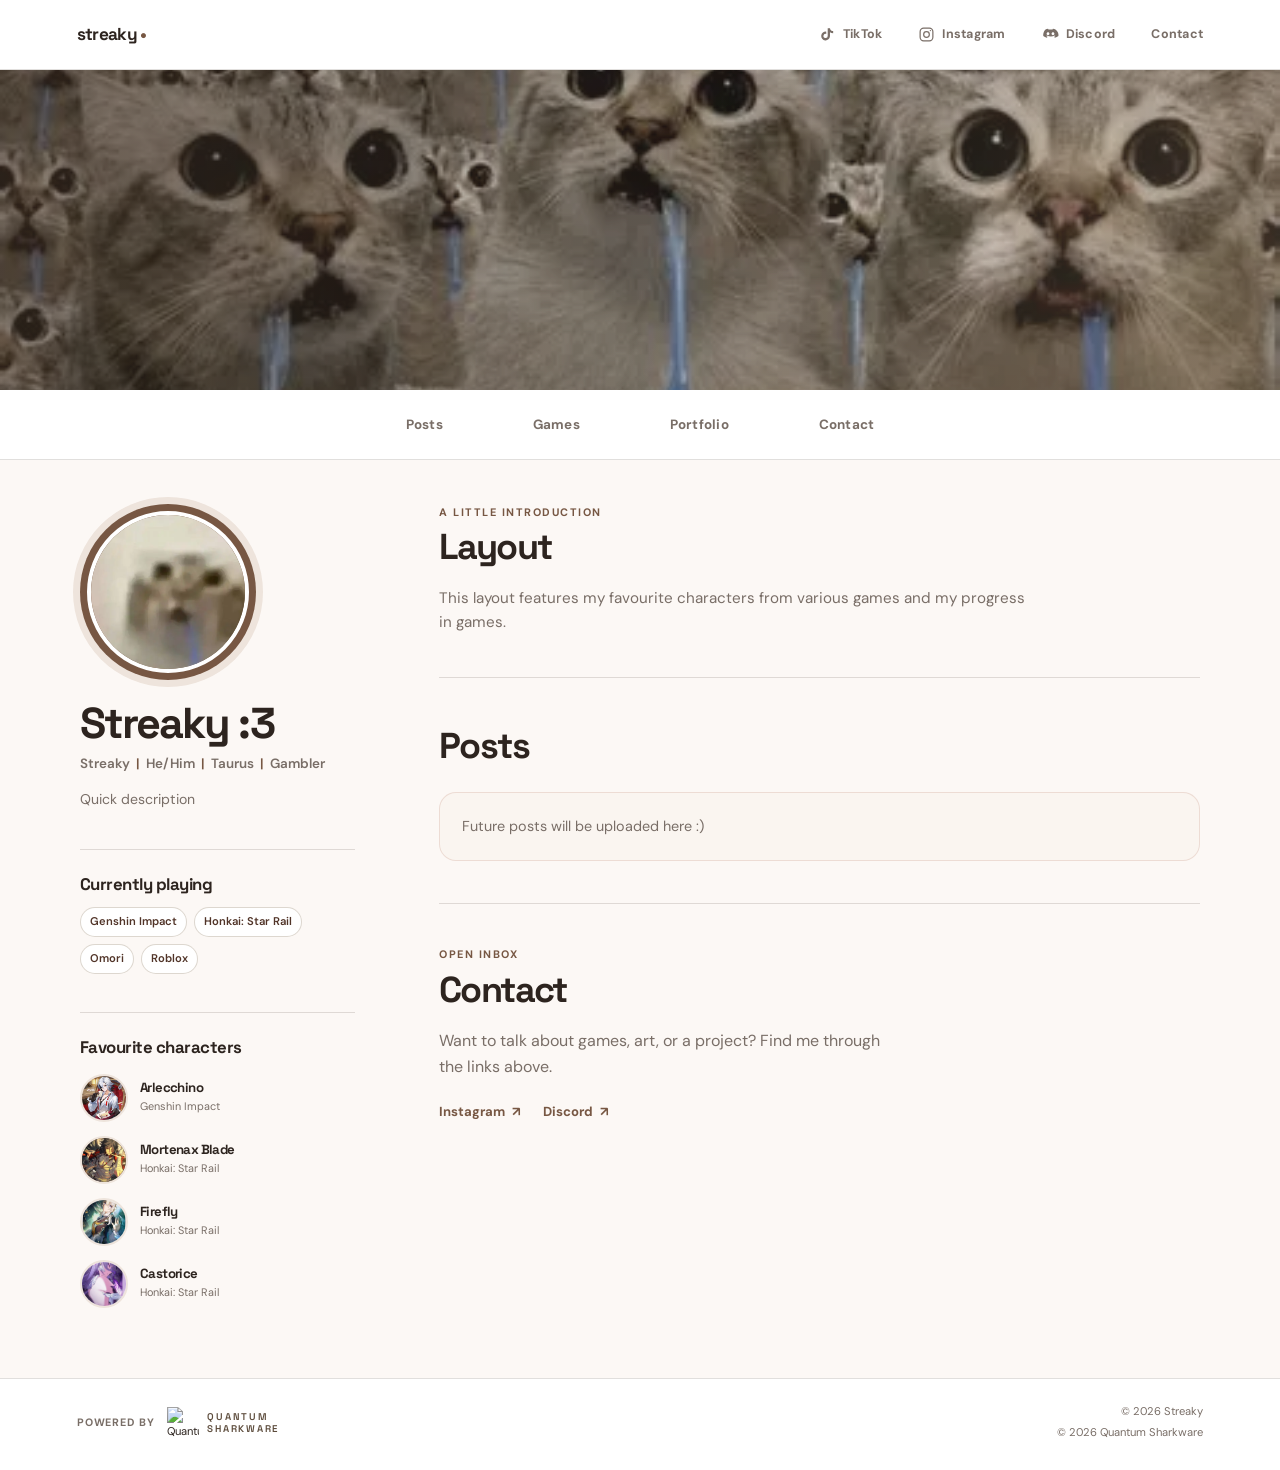
==== index.html @ 35645921 "Add initial setup files and implement site structure for Streaky" ====
<!DOCTYPE html>
<html lang="en">
<head>
    <meta charset="UTF-8">
    <meta name="viewport" content="width=device-width, initial-scale=1.0">
    <meta name="description" content="Streaky's personal gaming portfolio and blog.">
    <title>Streaky :3 | Personal portfolio</title>
    <link rel="icon" href="assets/images/profile.webp" type="image/webp">
    <link rel="preconnect" href="https://fonts.googleapis.com">
    <link rel="preconnect" href="https://fonts.gstatic.com" crossorigin>
    <link href="https://fonts.googleapis.com/css2?family=DM+Sans:wght@400;500;600;700&family=Space+Grotesk:wght@500;600;700&display=swap" rel="stylesheet">
    <link rel="stylesheet" href="styles/style.css">
    <script defer src="https://identity.netlify.com/v1/netlify-identity-widget.js"></script>
    <script defer src="scripts/site-content.js"></script>
</head>
<body>
    <div class="site-shell">
        <header class="topbar">
            <a class="brand" href="#top" aria-label="Streaky home">streaky<span>•</span></a>

            <nav class="social-nav" aria-label="Social links">
                <a class="icon-link" href="https://www.tiktok.com/@streaky595?_r=1&amp;_t=ZN-9AHWET9waes" target="_blank" rel="noreferrer" aria-label="TikTok">
                    <svg aria-hidden="true" viewBox="0 0 24 24"><path d="M15.5 3c.4 2.5 1.8 4 4.5 4.2v3.1c-1.6-.1-3-.5-4.5-1.4v5.7A6.2 6.2 0 1 1 10.2 8v3.2a3 3 0 1 0 2.1 2.9V3h3.2z"></path></svg>
                    <span>TikTok</span>
                </a>
                <a class="icon-link" href="https://www.instagram.com/gkaourab_2009?stkn=Z2hpZXg3NDN4aXdy" target="_blank" rel="noreferrer" aria-label="Instagram">
                    <svg aria-hidden="true" viewBox="0 0 24 24"><rect x="3" y="3" width="18" height="18" rx="5"></rect><circle cx="12" cy="12" r="4"></circle><circle class="icon-dot" cx="17.5" cy="6.5" r="1"></circle></svg>
                    <span>Instagram</span>
                </a>
                <a class="icon-link" href="https://discord.com/users/1101484635411709952" target="_blank" rel="noreferrer" aria-label="Discord">
                    <svg aria-hidden="true" viewBox="0 0 24 24"><path d="M19.5 5.2A16.3 16.3 0 0 0 15.4 4l-.5 1.1a14.2 14.2 0 0 0-5.8 0L8.6 4a16.3 16.3 0 0 0-4.1 1.2C2.1 8.2 1.5 11.1 1.8 14.1a16.2 16.2 0 0 0 5 2.5l1.2-1.6a10 10 0 0 1-1.9-1c.2-.2.5-.3.7-.5 3.7 1.7 7.7 1.7 11.4 0 .2.2.5.3.7.5-.6.4-1.2.7-1.9 1l1.2 1.6a16.2 16.2 0 0 0 5-2.5c.4-3.5-.6-6.4-3.7-8.9ZM8.5 13.1c-1.1 0-2-1-2-2.1s.9-2.1 2-2.1 2 1 2 2.1-.9 2.1-2 2.1Zm7 0c-1.1 0-2-1-2-2.1s.9-2.1 2-2.1 2 1 2 2.1-.9 2.1-2 2.1Z"></path></svg>
                    <span>Discord</span>
                </a>
                <a href="#contact">Contact</a>
            </nav>
        </header>

        <main id="top">
            <section class="hero" aria-label="Profile cover">
                <img src="assets/images/banner.webp" alt="Abstract brown banner artwork" class="hero-image">
                <div class="hero-glow"></div>
            </section>

            <nav class="page-nav" aria-label="Page sections">
                <a href="#posts">Posts</a>
                <a href="#games">Games</a>
                <a href="#portfolio">Portfolio</a>
                <a href="#contact">Contact</a>
            </nav>

            <div class="content-wrap">
                <div class="layout-grid">
                    <aside class="profile-sidebar" id="about" aria-labelledby="profile-title">
                        <div class="profile-ring">
                            <img src="assets/images/profile.webp" alt="Streaky's profile picture">
                        </div>
                        <h1 id="profile-title">Streaky :3</h1>
                        <p class="profile-meta">Streaky <span>|</span> He/Him <span>|</span> Taurus <span>|</span> Gambler</p>
                        <p class="profile-description" id="profile-description">Quick description</p>

                        <section class="sidebar-block" id="games" aria-labelledby="games-title">
                            <h2 id="games-title">Currently playing</h2>
                            <div class="game-tags" id="game-tags" aria-label="Games currently being played">
                                <span>Genshin Impact</span>
                                <span>Honkai: Star Rail</span>
                                <span>Omori</span>
                                <span>Roblox</span>
                            </div>
                        </section>

                        <section class="sidebar-block favourites-block" aria-labelledby="characters-title">
                            <div class="sidebar-heading">
                                <h2 id="characters-title">Favourite characters</h2>
                            </div>
                            <div class="mini-character-list" id="character-list">
                                <article class="mini-character">
                                    <div class="mini-character-image"><img src="assets/images/arlecchino.png" alt=""></div>
                                    <div><h3>Arlecchino</h3><p>Genshin Impact</p></div>
                                </article>
                                <article class="mini-character">
                                    <div class="mini-character-image"><img src="assets/images/mortenax-blade.png" alt=""></div>
                                    <div><h3>Mortenax Blade</h3><p>Honkai: Star Rail</p></div>
                                </article>
                                <article class="mini-character">
                                    <div class="mini-character-image"><img src="assets/images/firefly.png" alt=""></div>
                                    <div><h3>Firefly</h3><p>Honkai: Star Rail</p></div>
                                </article>
                                <article class="mini-character">
                                    <div class="mini-character-image"><img src="assets/images/castorice.png" alt=""></div>
                                    <div><h3>Castorice</h3><p>Honkai: Star Rail</p></div>
                                </article>
                            </div>
                        </section>
                    </aside>

                    <div class="main-column">
                        <section class="intro-section section-block" id="portfolio" aria-labelledby="layout-title">
                            <p class="eyebrow">A little introduction</p>
                            <h2 id="layout-title">Layout</h2>
                            <p>This layout features my favourite characters from various games and my progress in games.</p>
                        </section>

                        <section class="posts-section section-block" id="posts" aria-labelledby="posts-title">
                            <div class="section-heading">
                                <h2 id="posts-title">Posts</h2>
                            </div>
                            <div class="posts-list" id="posts-list">
                                <p class="empty-posts">Future posts will be uploaded here :)</p>
                            </div>
                        </section>

                        <section class="contact-section section-block" id="contact" aria-labelledby="contact-title">
                            <p class="eyebrow">Open inbox</p>
                            <h2 id="contact-title">Contact</h2>
                            <div class="contact-copy">
                                <p>Want to talk about games, art, or a project? Find me through the links above.</p>
                                <div class="contact-links">
                                    <a href="https://www.instagram.com/gkaourab_2009?stkn=Z2hpZXg3NDN4aXdy" target="_blank" rel="noreferrer">Instagram <span>↗</span></a>
                                    <a href="https://discord.com/users/1101484635411709952" target="_blank" rel="noreferrer">Discord <span>↗</span></a>
                                </div>
                            </div>
                        </section>
                    </div>
                </div>
            </div>
        </main>

        <footer class="footer">
            <div class="footer-powered">
                <span class="powered-label">Powered By</span>
                <a class="studio-mark" href="https://quantum-sharkware.pages.dev/" target="_blank" rel="noreferrer" aria-label="Quantum Sharkware">
                    <img src="https://quantum-sharkware.pages.dev/assets/brand/mark.png" alt="Quantum Sharkware atom logo">
                    <span class="studio-name"><span>QUANTUM</span><span>SHARKWARE</span></span>
                </a>
            </div>
            <div class="footer-copyright">
                <span>© 2026 Streaky</span>
                <span>© 2026 Quantum Sharkware</span>
            </div>
        </footer>
    </div>
</body>
</html>
---- styles/style.css ----
:root {
    --ink: #2d241f;
    --muted: #796e67;
    --paper: #fcf8f5;
    --white: #ffffff;
    --accent: #775743;
    --accent-soft: #eee4dc;
    --brown-1: #3a2c20;
    --brown-2: #5c4b3b;
    --brown-3: #877154;
    --brown-4: #877154;
    --brown-5: #775743;
    --brown-6: #513428;
    --line: rgba(58, 44, 32, 0.15);
    --shadow: 0 18px 60px rgba(72, 50, 48, 0.11);
}

* { box-sizing: border-box; margin: 0; padding: 0; }
html { scroll-behavior: smooth; scroll-padding-top: 90px; }
body { min-width: 320px; color: var(--ink); background: var(--paper); font-family: "DM Sans", sans-serif; line-height: 1.6; }
a { color: inherit; }
img, svg { max-width: 100%; }
a:focus-visible { outline: 3px solid var(--accent-soft); outline-offset: 4px; border-radius: 3px; }
.site-shell { overflow: hidden; }

.topbar { min-height: 70px; padding: 0 clamp(24px, 6vw, 90px); display: flex; align-items: center; justify-content: space-between; gap: 30px; background: var(--white); border-bottom: 1px solid var(--line); }
.brand { color: var(--ink); font: 700 1.08rem/1 "Space Grotesk", sans-serif; letter-spacing: -.04em; text-decoration: none; }
.brand span { color: var(--accent); margin-left: 3px; }
.social-nav, .page-nav, .contact-links { display: flex; align-items: center; }
.social-nav { gap: clamp(18px, 3vw, 36px); }
.social-nav a, .page-nav a { position: relative; color: var(--muted); font-size: .78rem; font-weight: 700; letter-spacing: .02em; text-decoration: none; }

.social-nav a::after, .page-nav a::after, .text-link::after { position: absolute; right: 0; bottom: -7px; left: 0; height: 2px; content: ""; background: var(--accent); transform: scaleX(0); transform-origin: center; transition: transform .25s ease; }
.social-nav a:hover, .page-nav a:hover, .text-link:hover { color: var(--ink); }
.social-nav a:hover::after, .page-nav a:hover::after, .text-link:hover::after { transform: scaleX(1); }
.icon-link { display: inline-flex; align-items: center; gap: 7px; }
.icon-link svg { width: 17px; height: 17px; flex: 0 0 17px; fill: none; stroke: currentColor; stroke-width: 1.7; }
.icon-link svg path { fill: currentColor; stroke: none; }
.icon-link .icon-dot { fill: currentColor; stroke: none; }

.hero { position: relative; height: clamp(180px, 28vw, 320px); overflow: hidden; background: var(--brown-1); }
.hero-image { width: 100%; height: 100%; display: block; object-fit: cover; object-position: center 56%; filter: saturate(.72) contrast(.9); opacity: .8; }
.hero-glow { position: absolute; inset: 0; background: linear-gradient(110deg, rgba(58, 44, 32, .55), transparent 55%, rgba(135, 113, 84, .3)); pointer-events: none; }
.page-nav { min-height: 70px; justify-content: center; gap: clamp(28px, 7vw, 90px); padding: 15px 24px; background: var(--white); border-bottom: 1px solid var(--line); }
.page-nav a { font-size: .84rem; }

.content-wrap { width: min(1120px, calc(100% - 40px)); margin: 0 auto; padding: 0 0 70px; }
.layout-grid { display: grid; grid-template-columns: 275px minmax(0, 1fr); align-items: start; gap: clamp(44px, 7vw, 84px); }
.profile-sidebar, .main-column { padding-top: 44px; }
.profile-sidebar { min-width: 0; }
.profile-ring { width: 176px; height: 176px; padding: 7px; background: var(--accent); border-radius: 50%; box-shadow: 0 0 0 7px var(--accent-soft); }
.profile-ring img { width: 100%; height: 100%; display: block; border: 4px solid var(--white); border-radius: 50%; object-fit: cover; object-position: center; }
.profile-sidebar h1 { margin: 20px 0 5px; font-size: clamp(2rem, 4vw, 2.7rem); }
.eyebrow { color: var(--accent); font-size: .68rem; font-weight: 700; letter-spacing: .14em; text-transform: uppercase; }
h1, h2, h3 { font-family: "Space Grotesk", sans-serif; line-height: 1.1; letter-spacing: -.045em; }
h2 { margin-top: 7px; font-size: clamp(1.55rem, 3vw, 2.25rem); }
h3 { font-size: 1.05rem; }
.profile-meta { color: var(--muted); font-size: .84rem; font-weight: 600; }
.profile-meta span { margin: 0 3px; color: var(--accent); }
.profile-description { max-width: 250px; margin-top: 14px; color: var(--muted); font-size: .88rem; }

.sidebar-block { margin-top: 38px; padding-top: 25px; border-top: 1px solid var(--line); }
.sidebar-block h2 { margin: 0; font-size: 1.05rem; letter-spacing: -.03em; }
.game-tags { display: flex; flex-wrap: wrap; gap: 7px; margin-top: 14px; }
.game-tags span { padding: 5px 9px; color: var(--brown-6); background: var(--white); border: 1px solid rgba(135, 113, 84, .28); border-radius: 100px; font-size: .7rem; font-weight: 600; }
.sidebar-heading { display: flex; align-items: center; justify-content: space-between; gap: 12px; }
.section-mark { color: var(--accent); font: 600 1.35rem/1 "Space Grotesk", sans-serif; letter-spacing: -.08em; }
.mini-character-list { display: grid; gap: 14px; margin-top: 18px; }
.mini-character { display: flex; align-items: center; gap: 12px; min-width: 0; }
.mini-character-image { width: 48px; height: 48px; flex: 0 0 48px; overflow: hidden; background: var(--brown-2); border: 2px solid var(--accent-soft); border-radius: 50%; }
.mini-character-image img { width: 100%; height: 100%; display: block; object-fit: cover; }
.mini-character h3 { overflow: hidden; font-size: .83rem; text-overflow: ellipsis; white-space: nowrap; }
.mini-character p { margin-top: 2px; color: var(--muted); font-size: .68rem; }

.main-column { min-width: 0; }
.section-block { padding-bottom: 42px; border-bottom: 1px solid var(--line); }
.main-column .section-block + .section-block { padding-top: 42px; }
.intro-section > p:last-child { max-width: 600px; margin-top: 18px; color: var(--muted); font-size: .95rem; }
.section-heading { display: flex; align-items: start; justify-content: space-between; gap: 20px; margin-bottom: 26px; }
.posts-list { display: grid; gap: 18px; }
.empty-posts { padding: 22px; color: var(--muted); background: #faf5f0; border: 1px solid rgba(169, 87, 67, .16); border-radius: 17px; font-size: .9rem; }
.featured-post { display: grid; grid-template-columns: 1fr 220px; align-items: center; gap: 28px; padding: 22px; background: #faf5f0; border: 1px solid rgba(169, 87, 67, .16); border-radius: 17px; }
.featured-post--text-only { grid-template-columns: 1fr; }
.post-date { color: var(--accent); font-size: .7rem; font-weight: 700; letter-spacing: .08em; text-transform: uppercase; }
.featured-post h3 { margin: 10px 0; font-size: 1.4rem; }
.featured-post .post-copy > p:not(.post-date) { max-width: 520px; color: var(--muted); font-size: .88rem; }
.featured-post img { width: 100%; height: 145px; object-fit: cover; border-radius: 12px; }
.text-link { position: relative; display: inline-block; margin-top: 20px; color: var(--accent); font-size: .82rem; font-weight: 700; text-decoration: none; }
.text-link::after { bottom: -4px; }
.contact-section { padding-bottom: 0; border-bottom: 0; }
.contact-copy { margin-top: 18px; }
.contact-copy > p { max-width: 450px; color: var(--muted); }
.contact-links { gap: 22px; margin-top: 22px; }
.contact-links a { color: var(--accent); font-size: .82rem; font-weight: 700; text-decoration: none; }
.contact-links span { margin-left: 4px; }
.footer { display: flex; align-items: center; justify-content: space-between; gap: 28px; padding: 24px clamp(24px, 6vw, 90px) 28px; color: var(--muted); background: var(--white); border-top: 1px solid var(--line); font-size: .7rem; }
.footer-powered { display: flex; align-items: center; gap: 13px; }
.powered-label { color: var(--muted); font-size: .67rem; font-weight: 700; letter-spacing: .08em; text-transform: uppercase; }
.studio-mark { display: inline-flex; align-items: center; gap: 8px; color: var(--ink); text-decoration: none; }
.studio-mark img { width: 32px; height: 32px; display: block; object-fit: contain; }
.studio-name { display: flex; flex-direction: column; gap: 2px; color: var(--brown-2); font: 600 .61rem/.95 "Space Grotesk", sans-serif; letter-spacing: .18em; }
.footer-copyright { display: flex; align-items: flex-end; flex-direction: column; gap: 3px; text-align: right; }

@media (max-width: 980px) {
    .layout-grid { grid-template-columns: 230px minmax(0, 1fr); gap: 34px; }
    .profile-ring { width: 150px; height: 150px; }
    .featured-post { grid-template-columns: 1fr; }
    .featured-post img { height: 155px; }
}

@media (max-width: 760px) {
    .topbar { align-items: flex-start; flex-direction: column; gap: 16px; padding-top: 20px; padding-bottom: 20px; }
    .social-nav { width: 100%; justify-content: space-between; gap: 10px; }
    .social-nav a { min-height: 36px; display: inline-flex; align-items: center; font-size: .72rem; }
    .page-nav { gap: clamp(21px, 7vw, 48px); }
    .page-nav a { font-size: .72rem; }
    .content-wrap { width: min(100% - 32px, 1120px); }
    .layout-grid { display: block; }
    .profile-sidebar, .main-column { padding-top: 34px; }
    .profile-sidebar { display: grid; grid-template-columns: 140px minmax(0, 1fr); align-items: start; column-gap: 26px; }
    .profile-ring { width: 138px; height: 138px; }
    .profile-sidebar h1 { align-self: end; margin: 8px 0 4px; }
    .profile-meta, .profile-description { grid-column: 2; }
    .profile-description { max-width: 420px; }
    .sidebar-block { width: 100%; grid-column: 1 / -1; }
    .mini-character-list { grid-template-columns: repeat(2, minmax(0, 1fr)); }
    .main-column { margin-top: 26px; }
    .featured-post { padding: 18px; }
    .footer { align-items: flex-start; flex-direction: column; gap: 16px; }
    .footer-copyright { align-items: flex-start; text-align: left; }
}

@media (max-width: 500px) {
    html { scroll-padding-top: 24px; }
    .topbar { padding: 16px 18px; }
    .social-nav .icon-link span { display: none; }
    .social-nav { justify-content: space-around; }
    .hero { height: 150px; }
    .page-nav { min-height: 58px; justify-content: flex-start; gap: 30px; padding: 12px 20px; overflow-x: auto; scrollbar-width: none; }
    .page-nav::-webkit-scrollbar { display: none; }
    .page-nav a { flex: 0 0 auto; }
    .content-wrap { width: min(100% - 24px, 1120px); }
    .profile-sidebar { grid-template-columns: 104px minmax(0, 1fr); column-gap: 18px; }
    .profile-ring { width: 104px; height: 104px; padding: 5px; box-shadow: 0 0 0 5px var(--accent-soft); }
    .profile-ring img { border-width: 3px; }
    .profile-sidebar h1 { font-size: 1.75rem; }
    .profile-meta { font-size: .73rem; line-height: 1.45; }
    .profile-description { grid-column: 1 / -1; max-width: none; margin-top: 20px; }
    .sidebar-block { margin-top: 28px; padding-top: 20px; }
    .mini-character-list { grid-template-columns: 1fr; }
    .main-column .section-block + .section-block { padding-top: 34px; }
    .section-block { padding-bottom: 34px; }
    .featured-post img { height: 180px; }
    .footer { padding: 22px 18px 26px; }
    .footer-powered { flex-wrap: wrap; }
}

@media (prefers-reduced-motion: reduce) {
    html { scroll-behavior: auto; }
    *, *::before, *::after { transition-duration: .01ms !important; animation-duration: .01ms !important; }
}
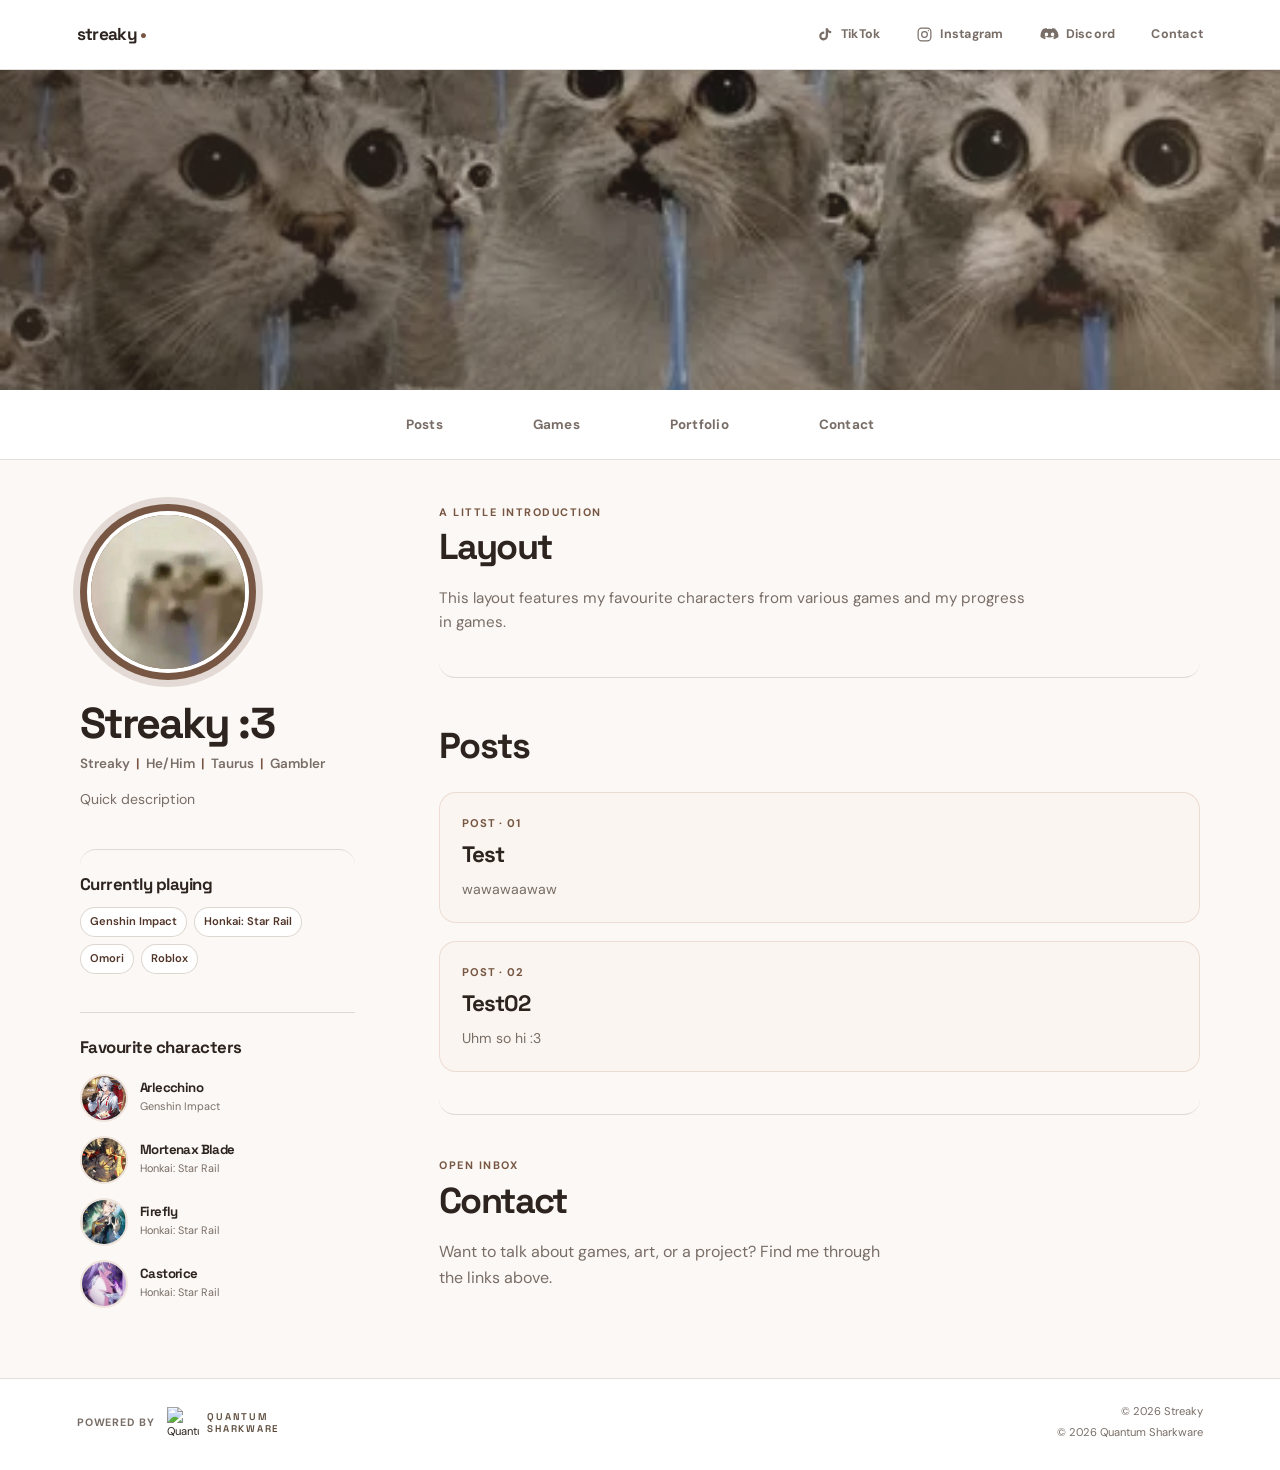
==== commit 454cf9db: "just update the csm and stuff bro" ====
--- a/index.html
+++ b/index.html
@@ -5,7 +5,7 @@
     <meta name="viewport" content="width=device-width, initial-scale=1.0">
     <meta name="description" content="Streaky's personal gaming portfolio and blog.">
     <title>Streaky :3 | Personal portfolio</title>
-    <link rel="icon" href="assets/images/profile.webp" type="image/webp">
+    <link rel="icon" href="assets/images/uploads/profile.webp" type="image/webp">
     <link rel="preconnect" href="https://fonts.googleapis.com">
     <link rel="preconnect" href="https://fonts.gstatic.com" crossorigin>
     <link href="https://fonts.googleapis.com/css2?family=DM+Sans:wght@400;500;600;700&family=Space+Grotesk:wght@500;600;700&display=swap" rel="stylesheet">
@@ -28,7 +28,7 @@
                     <span>Instagram</span>
                 </a>
                 <a class="icon-link" href="https://discord.com/users/1101484635411709952" target="_blank" rel="noreferrer" aria-label="Discord">
-                    <svg aria-hidden="true" viewBox="0 0 24 24"><path d="M19.5 5.2A16.3 16.3 0 0 0 15.4 4l-.5 1.1a14.2 14.2 0 0 0-5.8 0L8.6 4a16.3 16.3 0 0 0-4.1 1.2C2.1 8.2 1.5 11.1 1.8 14.1a16.2 16.2 0 0 0 5 2.5l1.2-1.6a10 10 0 0 1-1.9-1c.2-.2.5-.3.7-.5 3.7 1.7 7.7 1.7 11.4 0 .2.2.5.3.7.5-.6.4-1.2.7-1.9 1l1.2 1.6a16.2 16.2 0 0 0 5-2.5c.4-3.5-.6-6.4-3.7-8.9ZM8.5 13.1c-1.1 0-2-1-2-2.1s.9-2.1 2-2.1 2 1 2 2.1-.9 2.1-2 2.1Zm7 0c-1.1 0-2-1-2-2.1s.9-2.1 2-2.1 2 1 2 2.1-.9 2.1-2 2.1Z"></path></svg>
+                    <svg class="discord-icon" aria-hidden="true" viewBox="2 3 20 16"><path d="M18.9 5.3a15.3 15.3 0 0 0-3.8-1.2l-.5 1a13.5 13.5 0 0 0-5.2 0l-.5-1a15.3 15.3 0 0 0-3.8 1.2C2.9 8 2.3 10.8 2.6 13.6a14.7 14.7 0 0 0 4.6 2.3l1.1-1.5a9 9 0 0 1-1.7-.9l.6-.4a11.3 11.3 0 0 0 9.6 0l.6.4c-.5.4-1.1.7-1.7.9l1.1 1.5a14.7 14.7 0 0 0 4.6-2.3c.3-3.2-.6-5.9-3.5-8.3ZM8.8 12.8c-1 0-1.8-.9-1.8-1.9S7.8 9 8.8 9s1.8.9 1.8 1.9-.8 1.9-1.8 1.9Zm6.4 0c-1 0-1.8-.9-1.8-1.9S14.2 9 15.2 9s1.8.9 1.8 1.9-.8 1.9-1.8 1.9Z"></path></svg>
                     <span>Discord</span>
                 </a>
                 <a href="#contact">Contact</a>
@@ -37,7 +37,7 @@
 
         <main id="top">
             <section class="hero" aria-label="Profile cover">
-                <img src="assets/images/banner.webp" alt="Abstract brown banner artwork" class="hero-image">
+                <img id="profile-banner" src="assets/images/uploads/banner.webp" alt="Profile banner artwork" class="hero-image">
                 <div class="hero-glow"></div>
             </section>
 
@@ -51,8 +51,8 @@
             <div class="content-wrap">
                 <div class="layout-grid">
                     <aside class="profile-sidebar" id="about" aria-labelledby="profile-title">
-                        <div class="profile-ring">
-                            <img src="assets/images/profile.webp" alt="Streaky's profile picture">
+                        <div class="profile-ring" id="profile-ring">
+                            <img id="profile-image" src="assets/images/uploads/profile.webp" alt="Streaky's profile picture">
                         </div>
                         <h1 id="profile-title">Streaky :3</h1>
                         <p class="profile-meta">Streaky <span>|</span> He/Him <span>|</span> Taurus <span>|</span> Gambler</p>
@@ -74,19 +74,19 @@
                             </div>
                             <div class="mini-character-list" id="character-list">
                                 <article class="mini-character">
-                                    <div class="mini-character-image"><img src="assets/images/arlecchino.png" alt=""></div>
+                                    <div class="mini-character-image"><img src="assets/images/uploads/arlecchino.png" alt=""></div>
                                     <div><h3>Arlecchino</h3><p>Genshin Impact</p></div>
                                 </article>
                                 <article class="mini-character">
-                                    <div class="mini-character-image"><img src="assets/images/mortenax-blade.png" alt=""></div>
+                                    <div class="mini-character-image"><img src="assets/images/uploads/mortenax-blade.png" alt=""></div>
                                     <div><h3>Mortenax Blade</h3><p>Honkai: Star Rail</p></div>
                                 </article>
                                 <article class="mini-character">
-                                    <div class="mini-character-image"><img src="assets/images/firefly.png" alt=""></div>
+                                    <div class="mini-character-image"><img src="assets/images/uploads/firefly.png" alt=""></div>
                                     <div><h3>Firefly</h3><p>Honkai: Star Rail</p></div>
                                 </article>
                                 <article class="mini-character">
-                                    <div class="mini-character-image"><img src="assets/images/castorice.png" alt=""></div>
+                                    <div class="mini-character-image"><img src="assets/images/uploads/castorice.png" alt=""></div>
                                     <div><h3>Castorice</h3><p>Honkai: Star Rail</p></div>
                                 </article>
                             </div>
@@ -114,10 +114,6 @@
                             <h2 id="contact-title">Contact</h2>
                             <div class="contact-copy">
                                 <p>Want to talk about games, art, or a project? Find me through the links above.</p>
-                                <div class="contact-links">
-                                    <a href="https://www.instagram.com/gkaourab_2009?stkn=Z2hpZXg3NDN4aXdy" target="_blank" rel="noreferrer">Instagram <span>↗</span></a>
-                                    <a href="https://discord.com/users/1101484635411709952" target="_blank" rel="noreferrer">Discord <span>↗</span></a>
-                                </div>
                             </div>
                         </section>
                     </div>
--- a/styles/style.css
+++ b/styles/style.css
@@ -5,6 +5,8 @@
     --white: #ffffff;
     --accent: #775743;
     --accent-soft: #eee4dc;
+    --profile-ring-color: #775743;
+    --profile-ring-soft: rgba(119, 87, 67, 0.18);
     --brown-1: #3a2c20;
     --brown-2: #5c4b3b;
     --brown-3: #877154;
@@ -26,7 +28,7 @@
 .topbar { min-height: 70px; padding: 0 clamp(24px, 6vw, 90px); display: flex; align-items: center; justify-content: space-between; gap: 30px; background: var(--white); border-bottom: 1px solid var(--line); }
 .brand { color: var(--ink); font: 700 1.08rem/1 "Space Grotesk", sans-serif; letter-spacing: -.04em; text-decoration: none; }
 .brand span { color: var(--accent); margin-left: 3px; }
-.social-nav, .page-nav, .contact-links { display: flex; align-items: center; }
+.social-nav, .page-nav { display: flex; align-items: center; }
 .social-nav { gap: clamp(18px, 3vw, 36px); }
 .social-nav a, .page-nav a { position: relative; color: var(--muted); font-size: .78rem; font-weight: 700; letter-spacing: .02em; text-decoration: none; }
 
@@ -37,6 +39,7 @@
 .icon-link svg { width: 17px; height: 17px; flex: 0 0 17px; fill: none; stroke: currentColor; stroke-width: 1.7; }
 .icon-link svg path { fill: currentColor; stroke: none; }
 .icon-link .icon-dot { fill: currentColor; stroke: none; }
+.icon-link .discord-icon { width: 19px; height: 19px; flex-basis: 19px; }
 
 .hero { position: relative; height: clamp(180px, 28vw, 320px); overflow: hidden; background: var(--brown-1); }
 .hero-image { width: 100%; height: 100%; display: block; object-fit: cover; object-position: center 56%; filter: saturate(.72) contrast(.9); opacity: .8; }
@@ -48,7 +51,7 @@
 .layout-grid { display: grid; grid-template-columns: 275px minmax(0, 1fr); align-items: start; gap: clamp(44px, 7vw, 84px); }
 .profile-sidebar, .main-column { padding-top: 44px; }
 .profile-sidebar { min-width: 0; }
-.profile-ring { width: 176px; height: 176px; padding: 7px; background: var(--accent); border-radius: 50%; box-shadow: 0 0 0 7px var(--accent-soft); }
+.profile-ring { width: 176px; height: 176px; padding: 7px; background: var(--profile-ring-color); border-radius: 50%; box-shadow: 0 0 0 7px var(--profile-ring-soft); }
 .profile-ring img { width: 100%; height: 100%; display: block; border: 4px solid var(--white); border-radius: 50%; object-fit: cover; object-position: center; }
 .profile-sidebar h1 { margin: 20px 0 5px; font-size: clamp(2rem, 4vw, 2.7rem); }
 .eyebrow { color: var(--accent); font-size: .68rem; font-weight: 700; letter-spacing: .14em; text-transform: uppercase; }
@@ -90,9 +93,15 @@
 .contact-section { padding-bottom: 0; border-bottom: 0; }
 .contact-copy { margin-top: 18px; }
 .contact-copy > p { max-width: 450px; color: var(--muted); }
-.contact-links { gap: 22px; margin-top: 22px; }
-.contact-links a { color: var(--accent); font-size: .82rem; font-weight: 700; text-decoration: none; }
-.contact-links span { margin-left: 4px; }
+.nav-target { scroll-margin-top: 92px; border-radius: 16px; }
+.nav-target.is-highlighted { animation: target-highlight 1.8s ease both; }
+.page-nav a.is-active { color: var(--ink); }
+.page-nav a.is-active::after { transform: scaleX(1); }
+
+@keyframes target-highlight {
+    0%, 100% { background: transparent; box-shadow: 0 0 0 0 transparent; }
+    18%, 62% { background: rgba(119, 87, 67, .075); box-shadow: 0 0 0 13px rgba(119, 87, 67, .075); }
+}
 .footer { display: flex; align-items: center; justify-content: space-between; gap: 28px; padding: 24px clamp(24px, 6vw, 90px) 28px; color: var(--muted); background: var(--white); border-top: 1px solid var(--line); font-size: .7rem; }
 .footer-powered { display: flex; align-items: center; gap: 13px; }
 .powered-label { color: var(--muted); font-size: .67rem; font-weight: 700; letter-spacing: .08em; text-transform: uppercase; }
@@ -141,7 +150,7 @@
     .page-nav a { flex: 0 0 auto; }
     .content-wrap { width: min(100% - 24px, 1120px); }
     .profile-sidebar { grid-template-columns: 104px minmax(0, 1fr); column-gap: 18px; }
-    .profile-ring { width: 104px; height: 104px; padding: 5px; box-shadow: 0 0 0 5px var(--accent-soft); }
+    .profile-ring { width: 104px; height: 104px; padding: 5px; box-shadow: 0 0 0 5px var(--profile-ring-soft); }
     .profile-ring img { border-width: 3px; }
     .profile-sidebar h1 { font-size: 1.75rem; }
     .profile-meta { font-size: .73rem; line-height: 1.45; }
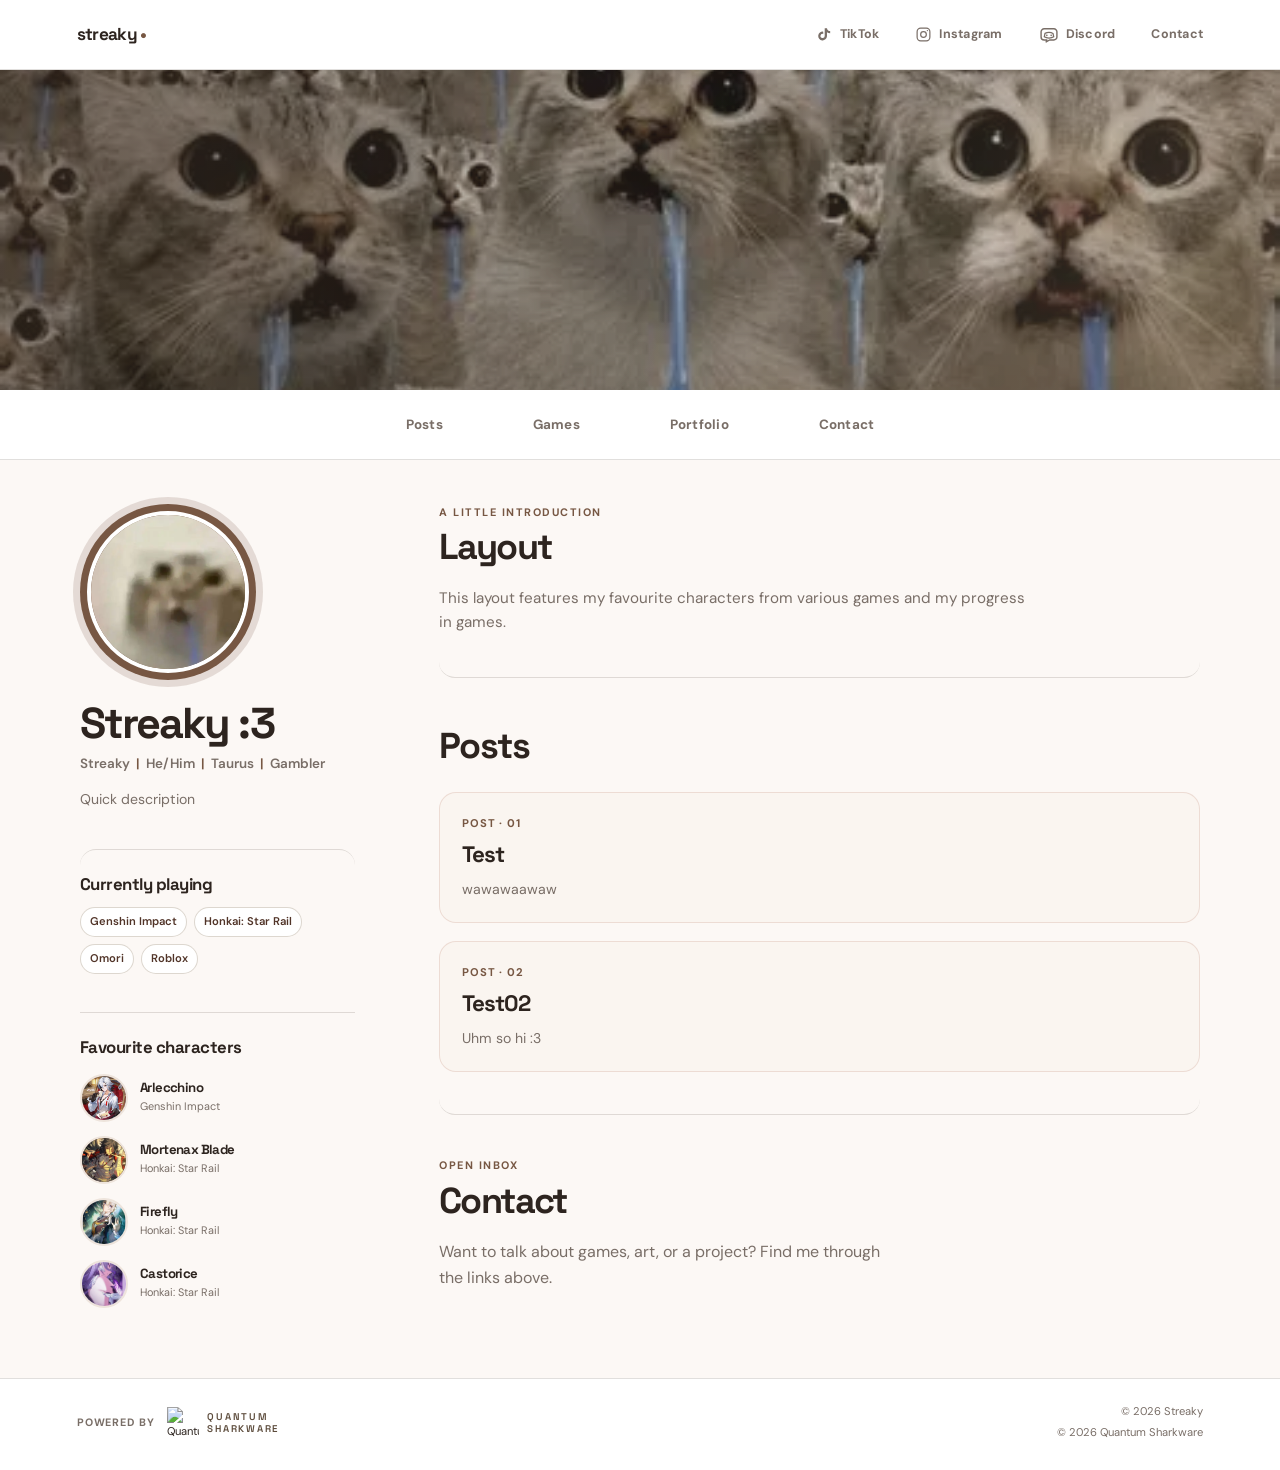
==== commit 25f3beb0: "fixed dc icon" ====
--- a/index.html
+++ b/index.html
@@ -28,7 +28,12 @@
                     <span>Instagram</span>
                 </a>
                 <a class="icon-link" href="https://discord.com/users/1101484635411709952" target="_blank" rel="noreferrer" aria-label="Discord">
-                    <svg class="discord-icon" aria-hidden="true" viewBox="2 3 20 16"><path d="M18.9 5.3a15.3 15.3 0 0 0-3.8-1.2l-.5 1a13.5 13.5 0 0 0-5.2 0l-.5-1a15.3 15.3 0 0 0-3.8 1.2C2.9 8 2.3 10.8 2.6 13.6a14.7 14.7 0 0 0 4.6 2.3l1.1-1.5a9 9 0 0 1-1.7-.9l.6-.4a11.3 11.3 0 0 0 9.6 0l.6.4c-.5.4-1.1.7-1.7.9l1.1 1.5a14.7 14.7 0 0 0 4.6-2.3c.3-3.2-.6-5.9-3.5-8.3ZM8.8 12.8c-1 0-1.8-.9-1.8-1.9S7.8 9 8.8 9s1.8.9 1.8 1.9-.8 1.9-1.8 1.9Zm6.4 0c-1 0-1.8-.9-1.8-1.9S14.2 9 15.2 9s1.8.9 1.8 1.9-.8 1.9-1.8 1.9Z"></path></svg>
+                    <svg class="discord-icon" aria-hidden="true" viewBox="0 0 24 24">
+                        <path class="discord-bubble" d="M6.2 4.5h11.6a3.7 3.7 0 0 1 3.7 3.7v6.1a3.7 3.7 0 0 1-3.7 3.7h-5.1l-4.1 2.3.7-2.3H6.2a3.7 3.7 0 0 1-3.7-3.7V8.2a3.7 3.7 0 0 1 3.7-3.7Z"></path>
+                        <path class="discord-face" d="M7.2 10.1A9.8 9.8 0 0 1 12 8.9c1.8 0 3.5.4 4.8 1.2l.9 4.1c-1.5 1-3.4 1.5-5.7 1.5s-4.2-.5-5.7-1.5l.9-4.1Z"></path>
+                        <circle cx="9.4" cy="12.4" r="1"></circle>
+                        <circle cx="14.6" cy="12.4" r="1"></circle>
+                    </svg>
                     <span>Discord</span>
                 </a>
                 <a href="#contact">Contact</a>
--- a/styles/style.css
+++ b/styles/style.css
@@ -39,7 +39,12 @@
 .icon-link svg { width: 17px; height: 17px; flex: 0 0 17px; fill: none; stroke: currentColor; stroke-width: 1.7; }
 .icon-link svg path { fill: currentColor; stroke: none; }
 .icon-link .icon-dot { fill: currentColor; stroke: none; }
-.icon-link .discord-icon { width: 19px; height: 19px; flex-basis: 19px; }
+.icon-link .discord-icon { width: 20px; height: 20px; flex-basis: 20px; overflow: visible; }
+.icon-link .discord-icon .discord-bubble,
+.icon-link .discord-icon .discord-face { fill: none; stroke: currentColor; stroke-linecap: round; stroke-linejoin: round; }
+.icon-link .discord-icon .discord-bubble { stroke-width: 1.7; }
+.icon-link .discord-icon .discord-face { stroke-width: 1.5; }
+.icon-link .discord-icon circle { fill: currentColor; stroke: none; }
 
 .hero { position: relative; height: clamp(180px, 28vw, 320px); overflow: hidden; background: var(--brown-1); }
 .hero-image { width: 100%; height: 100%; display: block; object-fit: cover; object-position: center 56%; filter: saturate(.72) contrast(.9); opacity: .8; }
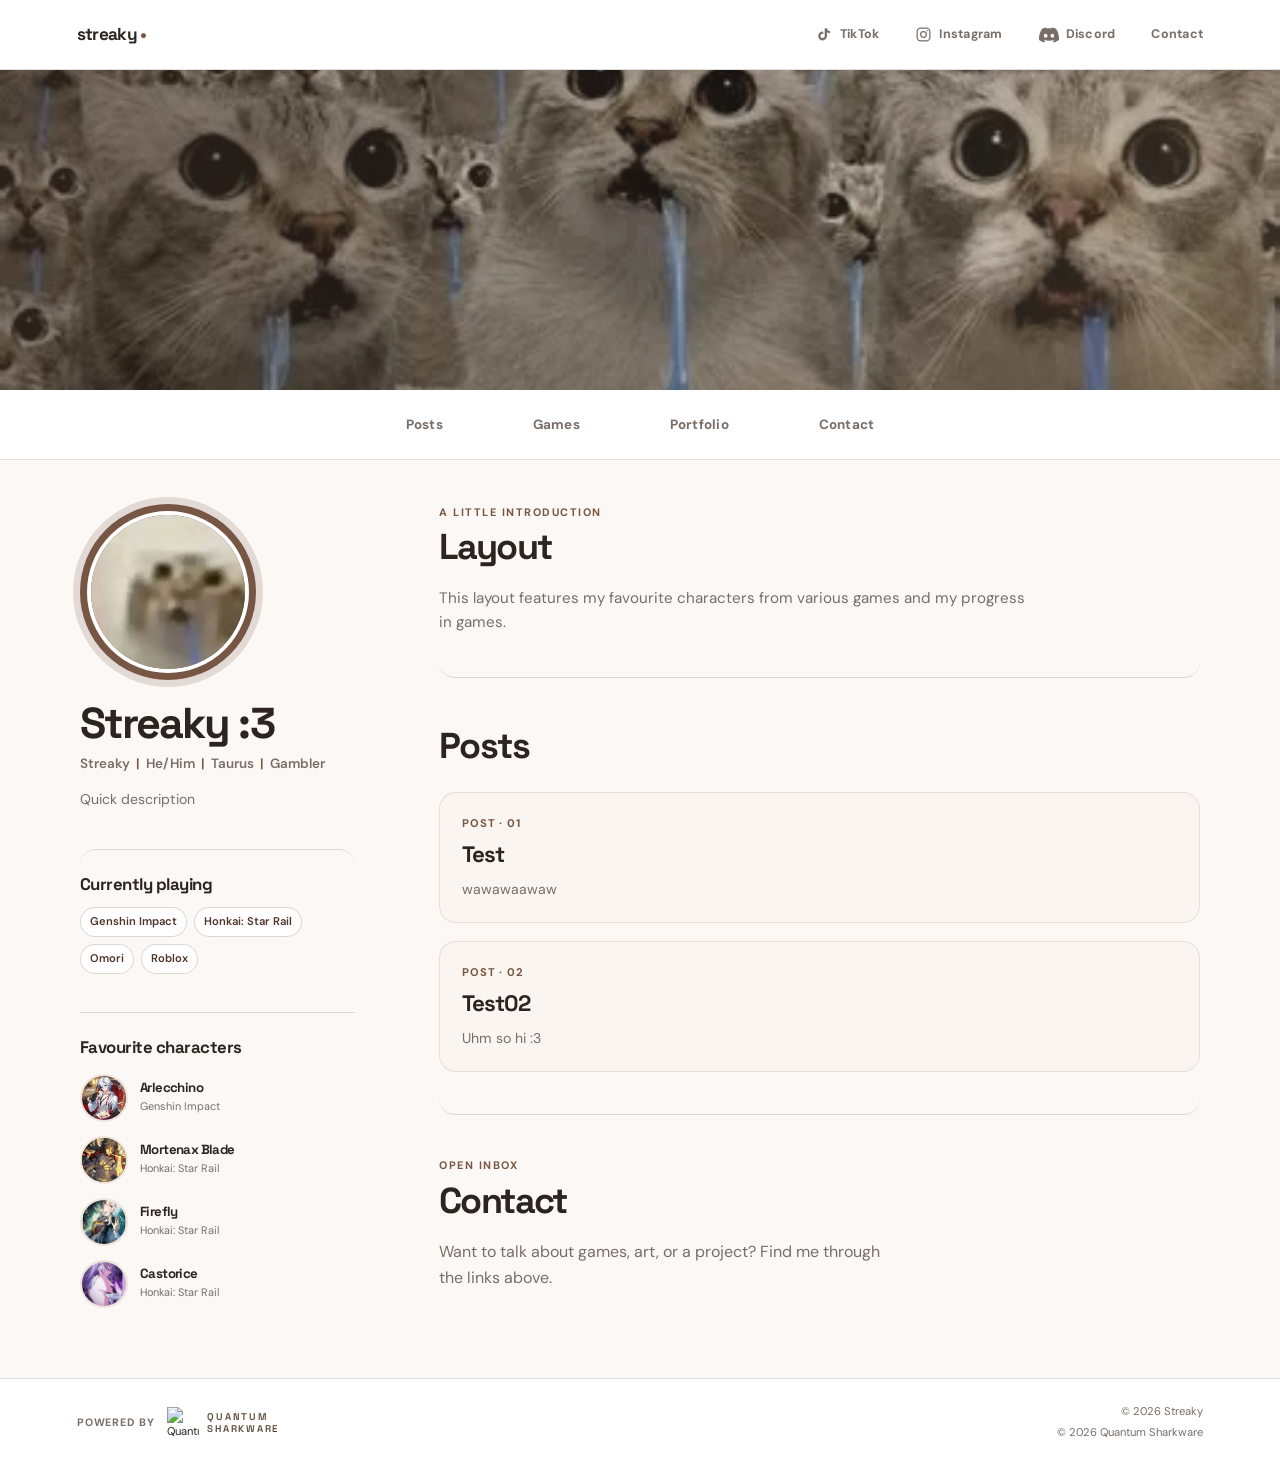
==== commit f3e45763: "final: updated discord logo" ====
--- a/index.html
+++ b/index.html
@@ -28,12 +28,7 @@
                     <span>Instagram</span>
                 </a>
                 <a class="icon-link" href="https://discord.com/users/1101484635411709952" target="_blank" rel="noreferrer" aria-label="Discord">
-                    <svg class="discord-icon" aria-hidden="true" viewBox="0 0 24 24">
-                        <path class="discord-bubble" d="M6.2 4.5h11.6a3.7 3.7 0 0 1 3.7 3.7v6.1a3.7 3.7 0 0 1-3.7 3.7h-5.1l-4.1 2.3.7-2.3H6.2a3.7 3.7 0 0 1-3.7-3.7V8.2a3.7 3.7 0 0 1 3.7-3.7Z"></path>
-                        <path class="discord-face" d="M7.2 10.1A9.8 9.8 0 0 1 12 8.9c1.8 0 3.5.4 4.8 1.2l.9 4.1c-1.5 1-3.4 1.5-5.7 1.5s-4.2-.5-5.7-1.5l.9-4.1Z"></path>
-                        <circle cx="9.4" cy="12.4" r="1"></circle>
-                        <circle cx="14.6" cy="12.4" r="1"></circle>
-                    </svg>
+                    <svg class="discord-icon" aria-hidden="true" viewBox="0 0 24 24"><path d="M20.317 4.3698a19.7913 19.7913 0 0 0-4.8851-1.5152.0741.0741 0 0 0-.0785.0371c-.211.3753-.4447.8648-.6083 1.2495-1.8447-.2762-3.68-.2762-5.4868 0-.1636-.3933-.4058-.8742-.6177-1.2495a.077.077 0 0 0-.0785-.037 19.7363 19.7363 0 0 0-4.8852 1.515.0699.0699 0 0 0-.0321.0277C.5334 9.0458-.319 13.5799.0992 18.0578a.0824.0824 0 0 0 .0312.0561c2.0528 1.5076 4.0413 2.4228 5.9929 3.0294a.0777.0777 0 0 0 .0842-.0276c.4616-.6304.8731-1.2952 1.226-1.9942a.076.076 0 0 0-.0416-.1057c-.6528-.2476-1.2743-.5495-1.8722-.8923a.077.077 0 0 1-.0076-.1277c.1258-.0943.2517-.1923.3718-.2914a.0743.0743 0 0 1 .0776-.0105c3.9278 1.7933 8.18 1.7933 12.0614 0a.0739.0739 0 0 1 .0785.0095c.1202.099.246.1981.3728.2924a.077.077 0 0 1-.0066.1276 12.2986 12.2986 0 0 1-1.873.8914.0766.0766 0 0 0-.0407.1067c.3604.698.7719 1.3628 1.225 1.9932a.076.076 0 0 0 .0842.0286c1.961-.6067 3.9495-1.5219 6.0023-3.0294a.077.077 0 0 0 .0313-.0552c.5004-5.177-.8382-9.6739-3.5485-13.6604a.061.061 0 0 0-.0312-.0286zM8.02 15.3312c-1.1825 0-2.1569-1.0857-2.1569-2.419 0-1.3332.9555-2.4189 2.157-2.4189 1.2108 0 2.1757 1.0952 2.1568 2.419 0 1.3332-.9555 2.4189-2.1569 2.4189zm7.9748 0c-1.1825 0-2.1569-1.0857-2.1569-2.419 0-1.3332.9554-2.4189 2.1569-2.4189 1.2108 0 2.1757 1.0952 2.1568 2.419 0 1.3332-.946 2.4189-2.1568 2.4189Z"></path></svg>
                     <span>Discord</span>
                 </a>
                 <a href="#contact">Contact</a>
--- a/styles/style.css
+++ b/styles/style.css
@@ -40,11 +40,6 @@
 .icon-link svg path { fill: currentColor; stroke: none; }
 .icon-link .icon-dot { fill: currentColor; stroke: none; }
 .icon-link .discord-icon { width: 20px; height: 20px; flex-basis: 20px; overflow: visible; }
-.icon-link .discord-icon .discord-bubble,
-.icon-link .discord-icon .discord-face { fill: none; stroke: currentColor; stroke-linecap: round; stroke-linejoin: round; }
-.icon-link .discord-icon .discord-bubble { stroke-width: 1.7; }
-.icon-link .discord-icon .discord-face { stroke-width: 1.5; }
-.icon-link .discord-icon circle { fill: currentColor; stroke: none; }
 
 .hero { position: relative; height: clamp(180px, 28vw, 320px); overflow: hidden; background: var(--brown-1); }
 .hero-image { width: 100%; height: 100%; display: block; object-fit: cover; object-position: center 56%; filter: saturate(.72) contrast(.9); opacity: .8; }
